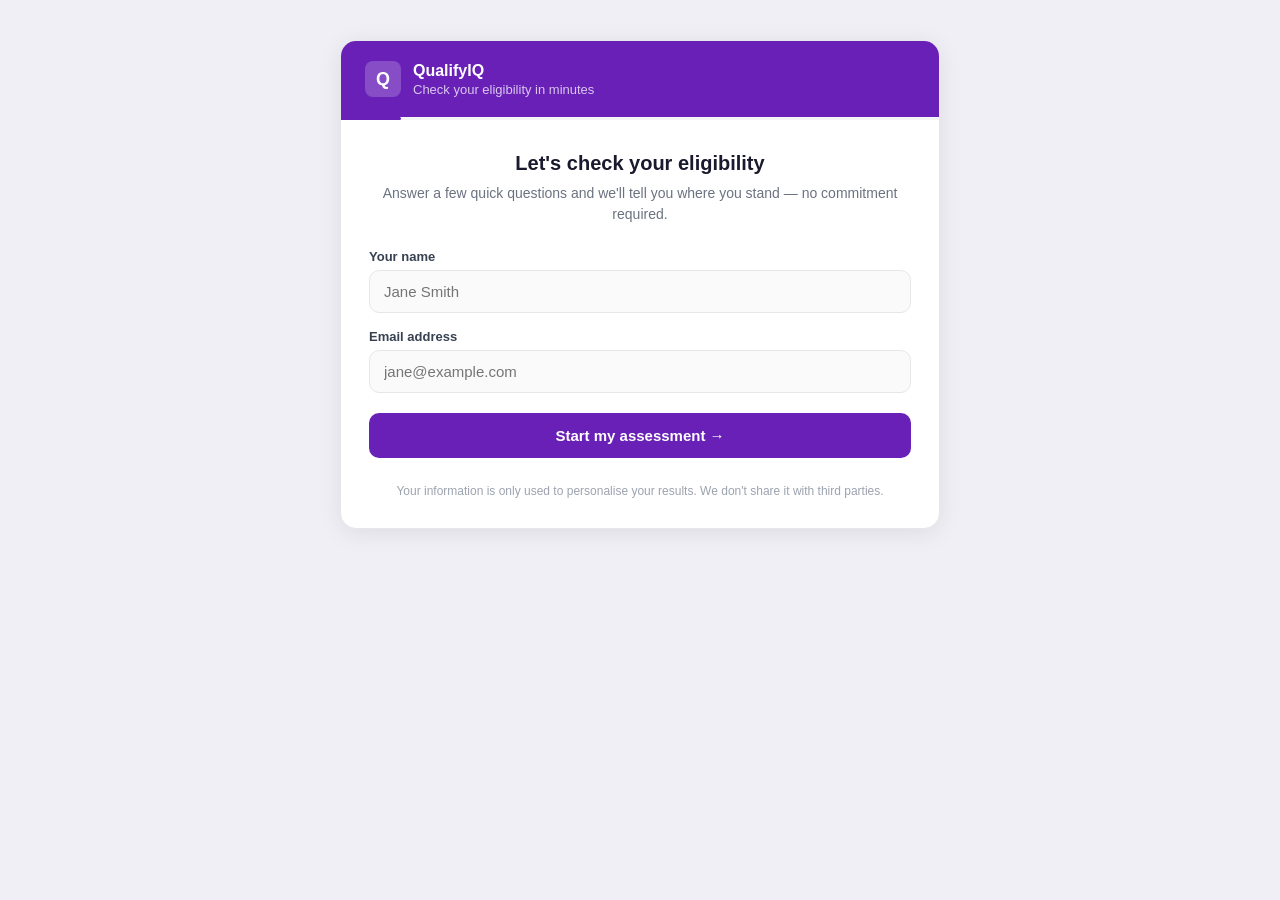
==== widget/index.html @ f3b18bc8 "Add embeddable chat widget Three-layer inline widget (email capture → guided dialog → results) deplo" ====
<!DOCTYPE html>
<html lang="en">
<head>
  <meta charset="UTF-8" />
  <meta name="viewport" content="width=device-width, initial-scale=1.0" />
  <title>QIQ Widget – Demo</title>
  <link rel="stylesheet" href="widget.css" />
  <style>
    /* Demo page wrapper only — not part of the embeddable widget */
    body {
      min-height: 100vh;
      background: #f0eff5;
      display: flex;
      align-items: flex-start;
      justify-content: center;
      padding: 40px 16px;
      font-family: -apple-system, BlinkMacSystemFont, "Segoe UI", Roboto, sans-serif;
    }
  </style>
</head>
<body>

<div data-qiq-widget
     data-api-base="http://localhost:8000"
     data-calendly-url="https://calendly.com/qualifyiq"
     data-pathway="portugal_d7"
     data-company-name="Great Expatations"
     class="qiq-widget">

  <!-- ── Header ── -->
  <div class="qiq-header">
    <div class="qiq-header-logo">Q</div>
    <div class="qiq-header-text">
      <h2>QualifyIQ</h2>
      <p>Check your eligibility in minutes</p>
    </div>
  </div>

  <!-- ── Progress bar ── -->
  <div class="qiq-progress">
    <div class="qiq-progress-bar" style="width: 10%"></div>
  </div>

  <!-- ════════════════════════════════
       LAYER 1 — Email Capture
       ════════════════════════════════ -->
  <div class="qiq-layer qiq-layer-1 active">

    <div class="qiq-intro">
      <h3>Let's check your eligibility</h3>
      <p>Answer a few quick questions and we'll tell you where you stand — no commitment required.</p>
    </div>

    <form class="qiq-form" onsubmit="return false">

      <div class="qiq-field" data-qiq-ref="name-field">
        <label>Your name</label>
        <input
          data-qiq-ref="name"
          type="text"
          placeholder="Jane Smith"
          autocomplete="name"
          spellcheck="false"
        />
        <span class="field-error"></span>
      </div>

      <div class="qiq-field" data-qiq-ref="email-field">
        <label>Email address</label>
        <input
          data-qiq-ref="email"
          type="email"
          placeholder="jane@example.com"
          autocomplete="email"
          spellcheck="false"
        />
        <span class="field-error"></span>
      </div>

      <button data-qiq-ref="submit" class="qiq-btn-primary" type="button">
        Start my assessment &rarr;
      </button>

    </form>

    <p class="qiq-disclaimer">
      Your information is only used to personalise your results.
      We don't share it with third parties.
    </p>

  </div><!-- /layer-1 -->


  <!-- ════════════════════════════════
       LAYER 2 — Guided Dialog
       ════════════════════════════════ -->
  <div class="qiq-layer qiq-layer-2">

    <div class="qiq-chat-messages"></div>

    <div class="qiq-chat-input-row">
      <input
        data-qiq-ref="chat-input"
        class="qiq-chat-input"
        type="text"
        placeholder="Type your answer&hellip;"
        autocomplete="off"
      />
      <button data-qiq-ref="send-btn" class="qiq-chat-send" aria-label="Send">
        <svg width="18" height="18" viewBox="0 0 24 24">
          <path d="M2.01 21L23 12 2.01 3 2 10l15 2-15 2z"/>
        </svg>
      </button>
    </div>

  </div><!-- /layer-2 -->


  <!-- ════════════════════════════════
       LAYER 3 — Results
       ════════════════════════════════ -->
  <div class="qiq-layer qiq-layer-3">

    <!-- Injected by widget.js -->
    <div class="qiq-result-content"></div>

    <!-- Static footer: always shown -->
    <div class="qiq-result-footer">
      <p>If you would like assistance addressing the pending requirements, professional support is available.</p>
      <p>Services may include document review, application preparation, and legal consultation.</p>
      <a data-qiq-ref="call-link" class="qiq-book-consult-link" href="#" target="_blank" rel="noopener">
        Book a consultation with <span class="qiq-company-name">us</span>
      </a>
      <div class="qiq-result-actions">
        <a data-qiq-ref="pdf-btn" class="qiq-btn-dark" href="#" target="_blank" rel="noopener">Download PDF</a>
        <a data-qiq-ref="call-btn" class="qiq-btn-dark" href="#" target="_blank" rel="noopener">Book a Call</a>
      </div>
    </div>

  </div><!-- /layer-3 -->

</div><!-- /qiq-widget -->

<script src="widget.js"></script>
</body>
</html>
---- widget/widget.css ----
/* ── Reset & Base ── */
*, *::before, *::after { box-sizing: border-box; margin: 0; padding: 0; }

.qiq-widget {
  font-family: -apple-system, BlinkMacSystemFont, "Segoe UI", Roboto, sans-serif;
  font-size: 16px;
  color: #1a1a2e;
  background: #fff;
  border: 1px solid #e5e7eb;
  border-radius: 16px;
  width: 100%;
  max-width: 600px;
  margin: 0 auto;
  overflow: hidden;
  box-shadow: 0 4px 24px rgba(0, 0, 0, 0.08);
}

/* ── Header ── */
.qiq-header {
  background: #6920b7;
  padding: 20px 24px;
  display: flex;
  align-items: center;
  gap: 12px;
}

.qiq-header-logo {
  width: 36px;
  height: 36px;
  background: rgba(255,255,255,0.2);
  border-radius: 8px;
  display: flex;
  align-items: center;
  justify-content: center;
  font-weight: 800;
  font-size: 18px;
  color: #fff;
  flex-shrink: 0;
}

.qiq-header-text h2 {
  color: #fff;
  font-size: 16px;
  font-weight: 700;
  line-height: 1.2;
}

.qiq-header-text p {
  color: rgba(255,255,255,0.75);
  font-size: 13px;
  margin-top: 2px;
}

/* ── Layer management ── */
.qiq-layer { display: none; }
.qiq-layer.active { display: flex; flex-direction: column; }

/* ── Layer 1: Email Capture ── */
.qiq-layer-1 {
  padding: 32px 28px 28px;
  gap: 24px;
}

.qiq-intro {
  text-align: center;
}

.qiq-intro h3 {
  font-size: 20px;
  font-weight: 700;
  color: #1a1a2e;
  margin-bottom: 8px;
}

.qiq-intro p {
  font-size: 14px;
  color: #6b7280;
  line-height: 1.5;
}

.qiq-form {
  display: flex;
  flex-direction: column;
  gap: 16px;
}

.qiq-field {
  display: flex;
  flex-direction: column;
  gap: 6px;
}

.qiq-field label {
  font-size: 13px;
  font-weight: 600;
  color: #374151;
}

.qiq-field input {
  width: 100%;
  padding: 12px 14px;
  border: 1.5px solid #e5e7eb;
  border-radius: 10px;
  font-size: 15px;
  color: #1a1a2e;
  background: #fafafa;
  outline: none;
  transition: border-color 0.15s, background 0.15s;
}

.qiq-field input:focus {
  border-color: #6920b7;
  background: #fff;
}

.qiq-field input.error {
  border-color: #ef4444;
}

.qiq-field .field-error {
  font-size: 12px;
  color: #ef4444;
  display: none;
}

.qiq-field.has-error .field-error { display: block; }
.qiq-field.has-error input { border-color: #ef4444; }

.qiq-btn-primary {
  width: 100%;
  padding: 14px;
  background: #6920b7;
  color: #fff;
  border: none;
  border-radius: 10px;
  font-size: 15px;
  font-weight: 600;
  cursor: pointer;
  transition: background 0.15s, transform 0.1s;
  margin-top: 4px;
}

.qiq-btn-primary:hover { background: #5a1a9e; }
.qiq-btn-primary:active { transform: scale(0.99); }
.qiq-btn-primary:disabled { background: #c4b5d9; cursor: not-allowed; }

.qiq-disclaimer {
  font-size: 12px;
  color: #9ca3af;
  text-align: center;
  line-height: 1.5;
}

/* ── Layer 2: Chat Dialog ── */
.qiq-layer-2 {
  height: 520px;
}

.qiq-chat-messages {
  flex: 1;
  overflow-y: auto;
  padding: 20px 20px 8px;
  display: flex;
  flex-direction: column;
  gap: 12px;
  scroll-behavior: smooth;
}

.qiq-chat-messages::-webkit-scrollbar { width: 4px; }
.qiq-chat-messages::-webkit-scrollbar-track { background: transparent; }
.qiq-chat-messages::-webkit-scrollbar-thumb { background: #e5e7eb; border-radius: 4px; }

/* Message bubbles */
.qiq-msg {
  display: flex;
  align-items: flex-start;
  gap: 8px;
  animation: msgIn 0.2s ease-out;
}

@keyframes msgIn {
  from { opacity: 0; transform: translateY(6px); }
  to   { opacity: 1; transform: translateY(0); }
}

.qiq-msg.bot { align-self: flex-start; }
.qiq-msg.user { align-self: flex-end; flex-direction: row-reverse; }

.qiq-msg-avatar {
  width: 28px;
  height: 28px;
  border-radius: 50%;
  background: #6920b7;
  color: #fff;
  font-size: 12px;
  font-weight: 700;
  display: flex;
  align-items: center;
  justify-content: center;
  flex-shrink: 0;
}

/* Content wrapper — holds bubble + optional choice chips */
.qiq-msg-content {
  display: flex;
  flex-direction: column;
  gap: 8px;
  max-width: 82%;
}

.qiq-msg.user .qiq-msg-content { align-items: flex-end; }

.qiq-msg-bubble {
  padding: 10px 14px;
  border-radius: 14px;
  font-size: 14px;
  line-height: 1.5;
}

.qiq-msg.bot .qiq-msg-bubble {
  background: #f3f4f6;
  color: #1a1a2e;
  border-bottom-left-radius: 4px;
}

.qiq-msg.user .qiq-msg-bubble {
  background: #6920b7;
  color: #fff;
  border-bottom-right-radius: 4px;
}

/* ── Choice chips ── */
.qiq-choices {
  display: flex;
  flex-wrap: wrap;
  gap: 7px;
  padding-top: 2px;
}

.qiq-choice-btn {
  padding: 7px 14px;
  background: #fff;
  border: 1.5px solid #6920b7;
  border-radius: 20px;
  color: #6920b7;
  font-size: 13px;
  font-weight: 600;
  font-family: inherit;
  cursor: pointer;
  transition: background 0.12s, color 0.12s, opacity 0.12s;
  white-space: nowrap;
}

.qiq-choice-btn:hover:not(:disabled) {
  background: #6920b7;
  color: #fff;
}

.qiq-choice-btn.selected {
  background: #6920b7;
  color: #fff;
}

.qiq-choice-btn:disabled { opacity: 0.45; cursor: not-allowed; }

.qiq-choice-confirm {
  padding: 7px 16px;
  background: #1a1a2e;
  border: none;
  border-radius: 20px;
  color: #fff;
  font-size: 13px;
  font-weight: 600;
  font-family: inherit;
  cursor: pointer;
  margin-top: 2px;
  transition: background 0.12s;
}

.qiq-choice-confirm:hover:not(:disabled) { background: #2d2d4e; }
.qiq-choice-confirm:disabled { opacity: 0.45; cursor: not-allowed; }

/* Typing indicator */
.qiq-typing .qiq-msg-content .qiq-msg-bubble {
  background: #f3f4f6;
  padding: 12px 16px;
}

.qiq-typing-dots {
  display: flex;
  gap: 4px;
  align-items: center;
}

.qiq-typing-dots span {
  width: 6px;
  height: 6px;
  background: #9ca3af;
  border-radius: 50%;
  animation: typingDot 1.2s infinite ease-in-out;
}

.qiq-typing-dots span:nth-child(2) { animation-delay: 0.2s; }
.qiq-typing-dots span:nth-child(3) { animation-delay: 0.4s; }

@keyframes typingDot {
  0%, 60%, 100% { transform: translateY(0); opacity: 0.4; }
  30%           { transform: translateY(-4px); opacity: 1; }
}

/* Chat input */
.qiq-chat-input-row {
  display: flex;
  align-items: center;
  gap: 10px;
  padding: 14px 16px;
  border-top: 1px solid #f0f0f0;
  background: #fff;
}

.qiq-chat-input {
  flex: 1;
  padding: 10px 14px;
  border: 1.5px solid #e5e7eb;
  border-radius: 24px;
  font-size: 14px;
  outline: none;
  color: #1a1a2e;
  background: #fafafa;
  transition: border-color 0.15s;
  resize: none;
  height: 42px;
  overflow: hidden;
  font-family: inherit;
}

.qiq-chat-input:focus {
  border-color: #6920b7;
  background: #fff;
}

.qiq-chat-send {
  width: 40px;
  height: 40px;
  background: #6920b7;
  border: none;
  border-radius: 50%;
  cursor: pointer;
  display: flex;
  align-items: center;
  justify-content: center;
  flex-shrink: 0;
  transition: background 0.15s;
}

.qiq-chat-send:hover { background: #5a1a9e; }
.qiq-chat-send:disabled { background: #c4b5d9; cursor: not-allowed; }

.qiq-chat-send svg { fill: #fff; }

/* ── Layer 3: Results ── */
.qiq-layer-3 {
  background: #f3f4f6;
  flex-direction: column;
  padding: 0;
  overflow-y: auto;
  max-height: 620px;
  gap: 0;
  align-items: stretch;
}

.qiq-layer-3::-webkit-scrollbar { width: 4px; }
.qiq-layer-3::-webkit-scrollbar-track { background: transparent; }
.qiq-layer-3::-webkit-scrollbar-thumb { background: #d1d5db; border-radius: 4px; }

/* Scrollable content area */
.qiq-result-content {
  display: flex;
  flex-direction: column;
  gap: 14px;
  padding: 18px 16px 4px;
}

/* Eligibility Summary block */
.qiq-summary-block {
  background: #e9eaec;
  border: 1px solid #d1d5db;
  border-radius: 6px;
  padding: 14px 16px;
}

.qiq-summary-block h3 {
  font-size: 14px;
  font-weight: 700;
  color: #1a1a2e;
  margin: 0 0 8px;
}

.qiq-summary-meta {
  display: flex;
  flex-direction: column;
  gap: 2px;
  margin-bottom: 8px;
}

.qiq-summary-meta span {
  font-size: 12px;
  color: #4b5563;
}

.qiq-summary-sentence {
  font-size: 13px;
  color: #374151;
  line-height: 1.5;
  margin: 0;
}

/* Clarifications section */
.qiq-clars-heading {
  font-size: 14px;
  font-weight: 700;
  color: #1a1a2e;
  margin: 4px 0 0;
}

.qiq-clars-list {
  display: flex;
  flex-direction: column;
  gap: 12px;
}

/* Individual clarification card */
.qiq-clar-card {
  background: #fff;
  border: 1px solid #e0e0e0;
  border-left: 3px solid #1a1a2e;
  border-radius: 4px;
  padding: 14px 16px;
  display: flex;
  flex-direction: column;
  gap: 6px;
}

.qiq-clar-title {
  font-size: 14px;
  font-weight: 700;
  color: #1a1a2e;
  margin: 0;
}

.qiq-clar-body {
  font-size: 13px;
  color: #333;
  line-height: 1.55;
  margin: 0;
}

/* Sub-section label ("Police clearance requirements:", "How this is handled:", etc.) */
.qiq-sub-label {
  font-size: 12px;
  color: #6b7280;
  margin: 6px 0 3px;
}

/* Bullet list inside clarifications */
.qiq-clar-list {
  margin: 0 0 2px 18px;
  padding: 0;
}

.qiq-clar-list li {
  font-size: 13px;
  color: #333;
  line-height: 1.45;
  margin-bottom: 3px;
}

/* Key-value pairs (handling, boundary) */
.qiq-kv {
  font-size: 13px;
  color: #333;
  line-height: 1.5;
  margin: 2px 0;
}

.qiq-kv strong { font-weight: 700; }

/* Plain paragraph inside a subsection (no bold label) */
.qiq-sub-para {
  font-size: 13px;
  color: #333;
  line-height: 1.5;
  margin: 2px 0;
}

/* Secondary evidence indent block */
.qiq-evidence-block {
  border-left: 2px solid #e5e7eb;
  padding-left: 12px;
  display: flex;
  flex-direction: column;
  gap: 10px;
  margin-top: 2px;
}

.qiq-ev-label {
  font-size: 13px;
  font-weight: 700;
  color: #1a1a2e;
  margin: 0 0 2px;
}

.qiq-ev-desc {
  font-size: 12px;
  color: #555;
  line-height: 1.45;
  margin: 0 0 3px;
}

.qiq-ev-sublabel {
  font-size: 12px;
  color: #6b7280;
  margin: 4px 0 2px;
}

/* ── Result footer (CTA + buttons) ── */
.qiq-result-footer {
  padding: 16px;
  background: #e9eaec;
  border-top: 1px solid #d1d5db;
  display: flex;
  flex-direction: column;
  gap: 6px;
  margin-top: 14px;
}

.qiq-result-footer p {
  font-size: 13px;
  color: #333;
  line-height: 1.5;
  margin: 0;
}

.qiq-book-consult-link {
  font-size: 13px;
  color: #1a1a2e;
  font-weight: 500;
  text-decoration: none;
  display: inline-block;
  margin-top: 2px;
}

.qiq-book-consult-link:hover { text-decoration: underline; }

.qiq-result-actions {
  display: flex;
  flex-direction: row;
  gap: 10px;
  margin-top: 6px;
}

.qiq-btn-dark {
  padding: 10px 20px;
  background: #1a1a2e;
  color: #fff;
  border: none;
  border-radius: 24px;
  font-size: 14px;
  font-weight: 600;
  font-family: inherit;
  cursor: pointer;
  text-decoration: none;
  display: inline-block;
  text-align: center;
  transition: background 0.15s;
  white-space: nowrap;
}

.qiq-btn-dark:hover { background: #2d2d4e; }

/* ── Progress bar ── */
.qiq-progress {
  height: 3px;
  background: #f3f4f6;
}

.qiq-progress-bar {
  height: 100%;
  background: #6920b7;
  transition: width 0.4s ease;
  border-radius: 0 2px 2px 0;
}

/* ── Mobile ── */
@media (max-width: 480px) {
  .qiq-widget { border-radius: 0; border-left: none; border-right: none; }
  .qiq-layer-1 { padding: 24px 20px 20px; }
  .qiq-layer-2 { height: 480px; }
  .qiq-layer-3 { padding: 24px 20px 28px; }
}
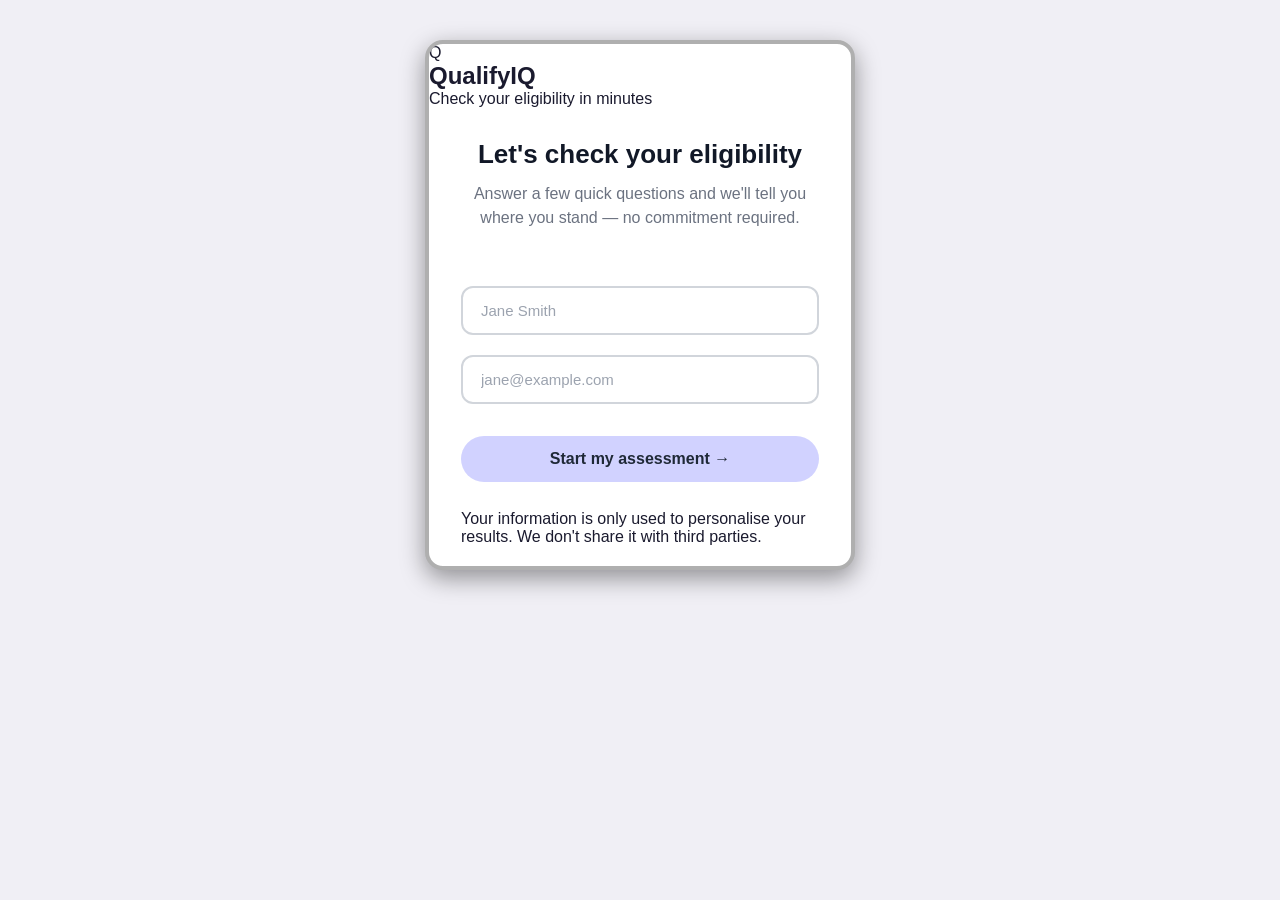
==== commit 25d7c97b: "Rename pathway portugal_d7 to costa-rica-dnv across backend and embeds Co-Authored-By: Claude Sonnet" ====
--- a/widget/index.html
+++ b/widget/index.html
@@ -23,7 +23,7 @@
 <div data-qiq-widget
      data-api-base="http://localhost:8000"
      data-calendly-url="https://calendly.com/qualifyiq"
-     data-pathway="portugal_d7"
+     data-pathway="costa-rica-dnv"
      data-company-name="Great Expatations"
      class="qiq-widget">
 
--- a/widget/widget.css
+++ b/widget/widget.css
@@ -2,120 +2,101 @@
 *, *::before, *::after { box-sizing: border-box; margin: 0; padding: 0; }
 
 .qiq-widget {
-  font-family: -apple-system, BlinkMacSystemFont, "Segoe UI", Roboto, sans-serif;
+  font-family: 'Inter', -apple-system, BlinkMacSystemFont, sans-serif;
   font-size: 16px;
   color: #1a1a2e;
   background: #fff;
-  border: 1px solid #e5e7eb;
-  border-radius: 16px;
-  width: 100%;
-  max-width: 600px;
-  margin: 0 auto;
-  overflow: hidden;
-  box-shadow: 0 4px 24px rgba(0, 0, 0, 0.08);
-}
-
-/* ── Header ── */
-.qiq-header {
-  background: #6920b7;
-  padding: 20px 24px;
-  display: flex;
-  align-items: center;
-  gap: 12px;
-}
-
-.qiq-header-logo {
-  width: 36px;
-  height: 36px;
-  background: rgba(255,255,255,0.2);
-  border-radius: 8px;
-  display: flex;
-  align-items: center;
-  justify-content: center;
-  font-weight: 800;
-  font-size: 18px;
-  color: #fff;
-  flex-shrink: 0;
-}
-
-.qiq-header-text h2 {
-  color: #fff;
-  font-size: 16px;
-  font-weight: 700;
-  line-height: 1.2;
-}
-
-.qiq-header-text p {
-  color: rgba(255,255,255,0.75);
-  font-size: 13px;
-  margin-top: 2px;
+  border: 4px solid var(--qiq-border-color, #afafaf);
+  border-radius: 18px;
+  width: 430px;
+  height: 530px;
+  max-width: 100%;
+  overflow: hidden !important;
+  box-shadow: 0 8px 24px rgba(0, 0, 0, 0.4);
+  position: relative;
+  z-index: 1;
 }
 
 /* ── Layer management ── */
-.qiq-layer { display: none; }
-.qiq-layer.active { display: flex; flex-direction: column; }
+.qiq-layer { display: none !important; }
+.qiq-layer.active { display: flex !important; flex-direction: column; }
 
 /* ── Layer 1: Email Capture ── */
 .qiq-layer-1 {
-  padding: 32px 28px 28px;
-  gap: 24px;
+  height: 100%;
+  display: flex;
+  flex-direction: column;
+  padding: 30px 32px 0 32px;
+  gap: 28px;
 }
 
 .qiq-intro {
+  margin-top: 0;
+  margin-bottom: 28px;
   text-align: center;
 }
 
 .qiq-intro h3 {
-  font-size: 20px;
-  font-weight: 700;
-  color: #1a1a2e;
-  margin-bottom: 8px;
+  font-size: 26px;
+  font-weight: 800;
+  color: #111827;
+  margin-bottom: 10px;
+  line-height: 1.3;
 }
 
 .qiq-intro p {
-  font-size: 14px;
+  font-size: 16px;
   color: #6b7280;
   line-height: 1.5;
 }
 
+.qiq-layer-1-disclaimer {
+  font-size: 16px;
+  line-height: 1.6;
+  color: #6b7280;
+  text-align: center;
+  margin-top: 16px;
+}
+
 .qiq-form {
   display: flex;
   flex-direction: column;
-  gap: 16px;
+  gap: 20px;
 }
 
 .qiq-field {
   display: flex;
   flex-direction: column;
   gap: 6px;
-}
-
-.qiq-field label {
-  font-size: 13px;
-  font-weight: 600;
-  color: #374151;
-}
+  margin-bottom: 0;
+}
+
+.qiq-field label { display: none; }
 
 .qiq-field input {
   width: 100%;
-  padding: 12px 14px;
-  border: 1.5px solid #e5e7eb;
-  border-radius: 10px;
+  padding: 14px 18px;
+  border: 2px solid #d1d5db;
+  border-radius: 12px;
   font-size: 15px;
-  color: #1a1a2e;
-  background: #fafafa;
+  color: #1f2937;
+  background: #ffffff !important;
   outline: none;
-  transition: border-color 0.15s, background 0.15s;
-}
+  transition: all 0.2s;
+  font-family: inherit;
+  position: relative;
+  z-index: 1;
+  pointer-events: auto;
+}
+
+.qiq-field input::placeholder { color: #9ca3af; }
 
 .qiq-field input:focus {
-  border-color: #6920b7;
+  border-color: #d1d2ff;
   background: #fff;
 }
 
-.qiq-field input.error {
-  border-color: #ef4444;
-}
+.qiq-field input.error { border-color: #ef4444; }
 
 .qiq-field .field-error {
   font-size: 12px;
@@ -128,38 +109,153 @@
 
 .qiq-btn-primary {
   width: 100%;
-  padding: 14px;
-  background: #6920b7;
-  color: #fff;
+  padding: 14px 48px;
+  background: var(--qiq-button-color, #d1d2ff);
+  color: #1f2937;
+  border: none !important;
+  border-radius: 100px;
+  font-size: 16px;
+  font-weight: 600;
+  cursor: pointer;
+  transition: all 0.2s;
+  margin-top: 12px;
+  font-family: inherit;
+}
+
+.qiq-btn-primary:hover { background: #c4b5fd; }
+.qiq-btn-primary:active { transform: scale(0.99); }
+.qiq-btn-primary:disabled { opacity: 0.5; cursor: not-allowed; }
+
+/* Trust badge */
+.qiq-badge {
+  display: none;
+}
+
+.qiq-footer-badge {
+  fill: var(--qiq-badge-color, #10b981);
+}
+
+.qiq-footer {
+  background: var(--qiq-footer-bg, #d1d2ff);
+  padding: 16px 0;
+  text-align: center;
+  font-size: 16px;
+  font-weight: 600;
+  color: var(--qiq-footer-text, #1f2937);
+  letter-spacing: 0.05em;
+  margin-top: auto;
+  margin-left: -32px;
+  margin-right: -32px;
+  flex-shrink: 0;
+  border-radius: 0 0 14px 14px;
+}
+
+.qiq-badge-check {
+  width: 18px;
+  height: 18px;
+  background: #4ade80;
+  border-radius: 50%;
+  display: flex;
+  align-items: center;
+  justify-content: center;
+  font-size: 10px;
+  color: #1a1a2e;
+  font-weight: 900;
+  flex-shrink: 0;
+}
+
+/* ── Layer 2: Chat Dialog ── */
+.qiq-layer-2 {
+  height: 100%;
+  overflow: hidden;
+}
+
+/* ── Layer 0: Consultation CTA ── */
+.qiq-layer-0 {
+  display: flex;
+  flex-direction: column;
+  height: 100%;
+}
+
+.qiq-layer-0-content {
+  flex: 1;
+  padding: 32px 24px;
+  overflow-y: auto;
+}
+
+.qiq-layer-0-title {
+  font-size: 24px;
+  font-weight: 800;
+  color: #050505;
+  line-height: 1.2;
+  margin-bottom: 12px;
+}
+
+.qiq-layer-0-subtext {
+  font-size: 14px;
+  line-height: 1.5;
+  color: #6b7280;
+  font-weight: 500;
+  margin-bottom: 24px;
+}
+
+.qiq-layer-0-input {
+  width: 100%;
+  padding: 14px 16px;
+  border: 1.5px solid #d1d5db;
+  border-radius: 10px;
+  font-size: 15px;
+  margin-bottom: 16px;
+  font-family: -apple-system, BlinkMacSystemFont, 'Segoe UI', sans-serif;
+  box-sizing: border-box;
+}
+
+.qiq-layer-0-input::placeholder {
+  color: #9ca3af;
+}
+
+.qiq-layer-0-button {
+  width: 100%;
+  padding: 16px 24px;
+  background: var(--qiq-button-color, #d1d2ff);
+  color: var(--qiq-button-text, #1f2937);
   border: none;
-  border-radius: 10px;
+  border-radius: 24px;
   font-size: 15px;
   font-weight: 600;
   cursor: pointer;
-  transition: background 0.15s, transform 0.1s;
-  margin-top: 4px;
-}
-
-.qiq-btn-primary:hover { background: #5a1a9e; }
-.qiq-btn-primary:active { transform: scale(0.99); }
-.qiq-btn-primary:disabled { background: #c4b5d9; cursor: not-allowed; }
-
-.qiq-disclaimer {
-  font-size: 12px;
-  color: #9ca3af;
+  margin-bottom: 12px;
+  font-family: inherit;
+}
+
+.qiq-layer-0-button:hover {
+  background: #c4b5fd;
+}
+
+.qiq-layer-0-note {
+  font-size: 15px;
+  line-height: 20px;
+  color: #6b7280;
   text-align: center;
-  line-height: 1.5;
-}
-
-/* ── Layer 2: Chat Dialog ── */
-.qiq-layer-2 {
-  height: 520px;
+}
+
+/* Footer has negative margins to escape Layer 1's 32px padding — zero them on L0/L2/L3 */
+.qiq-layer-0 .qiq-footer,
+.qiq-layer-2 .qiq-footer,
+.qiq-layer-3 .qiq-footer {
+  margin-left: 0;
+  margin-right: 0;
+}
+
+.qiq-layer-0 .qiq-footer {
+  background: var(--qiq-footer-bg, #000000);
+  color: var(--qiq-footer-text, #ffffff);
 }
 
 .qiq-chat-messages {
   flex: 1;
   overflow-y: auto;
-  padding: 20px 20px 8px;
+  padding: 20px 20px 40px;
   display: flex;
   flex-direction: column;
   gap: 12px;
@@ -224,8 +320,8 @@
 }
 
 .qiq-msg.user .qiq-msg-bubble {
-  background: #6920b7;
-  color: #fff;
+  background: #000000 !important;
+  color: #ffffff !important;
   border-bottom-right-radius: 4px;
 }
 
@@ -238,30 +334,37 @@
 }
 
 .qiq-choice-btn {
-  padding: 7px 14px;
-  background: #fff;
-  border: 1.5px solid #6920b7;
-  border-radius: 20px;
-  color: #6920b7;
-  font-size: 13px;
-  font-weight: 600;
+  padding: 10px 18px;
+  background: transparent;
+  border: 1.5px solid #80bcf9;
+  border-radius: 999px;
+  color: #80bcf9;
+  font-size: 14px;
+  font-weight: 500;
   font-family: inherit;
   cursor: pointer;
-  transition: background 0.12s, color 0.12s, opacity 0.12s;
+  transition: all 0.2s;
   white-space: nowrap;
 }
 
 .qiq-choice-btn:hover:not(:disabled) {
-  background: #6920b7;
-  color: #fff;
+  background: rgba(128, 188, 249, 0.1);
 }
 
 .qiq-choice-btn.selected {
-  background: #6920b7;
-  color: #fff;
+  background: rgba(128, 188, 249, 0.2);
+  border-color: #80bcf9;
+  color: #80bcf9;
 }
 
 .qiq-choice-btn:disabled { opacity: 0.45; cursor: not-allowed; }
+
+.qiq-choice-btn:disabled.selected {
+  background: transparent;
+  border-color: #80bcf9;
+  color: #80bcf9;
+  opacity: 0.7 !important;
+}
 
 .qiq-choice-confirm {
   padding: 7px 16px;
@@ -321,12 +424,12 @@
 .qiq-chat-input {
   flex: 1;
   padding: 10px 14px;
-  border: 1.5px solid #e5e7eb;
+  border: 1.5px solid #d1d5db;
   border-radius: 24px;
   font-size: 14px;
   outline: none;
   color: #1a1a2e;
-  background: #fafafa;
+  background: #ffffff;
   transition: border-color 0.15s;
   resize: none;
   height: 42px;
@@ -335,14 +438,14 @@
 }
 
 .qiq-chat-input:focus {
-  border-color: #6920b7;
+  border-color: #d1d2ff;
   background: #fff;
 }
 
 .qiq-chat-send {
   width: 40px;
   height: 40px;
-  background: #6920b7;
+  background: #e8e9f9;
   border: none;
   border-radius: 50%;
   cursor: pointer;
@@ -353,32 +456,46 @@
   transition: background 0.15s;
 }
 
-.qiq-chat-send:hover { background: #5a1a9e; }
-.qiq-chat-send:disabled { background: #c4b5d9; cursor: not-allowed; }
+.qiq-chat-send:disabled { background: #e5e7ff; cursor: not-allowed; }
+.qiq-chat-send.active { background: #cacdff; }
 
 .qiq-chat-send svg { fill: #fff; }
 
 /* ── Layer 3: Results ── */
 .qiq-layer-3 {
+  display: flex;
+  flex-direction: column;
+  height: 100%;
+  padding: 0;
   background: #f3f4f6;
-  flex-direction: column;
-  padding: 0;
+  overflow: hidden;
+}
+
+.qiq-result-content {
+  flex: 1;
   overflow-y: auto;
-  max-height: 620px;
-  gap: 0;
-  align-items: stretch;
-}
-
-.qiq-layer-3::-webkit-scrollbar { width: 4px; }
-.qiq-layer-3::-webkit-scrollbar-track { background: transparent; }
-.qiq-layer-3::-webkit-scrollbar-thumb { background: #d1d5db; border-radius: 4px; }
-
-/* Scrollable content area */
-.qiq-result-content {
+  overflow-x: hidden;
+  padding: 32px;
   display: flex;
   flex-direction: column;
   gap: 14px;
-  padding: 18px 16px 4px;
+}
+
+.qiq-result-content::-webkit-scrollbar {
+  width: 8px;
+}
+
+.qiq-result-content::-webkit-scrollbar-track {
+  background: #e5e7eb;
+}
+
+.qiq-result-content::-webkit-scrollbar-thumb {
+  background: #d1d2ff;
+  border-radius: 4px;
+}
+
+.qiq-result-content::-webkit-scrollbar-thumb:hover {
+  background: #c4b5fd;
 }
 
 /* Eligibility Summary block */
@@ -413,6 +530,24 @@
   color: #374151;
   line-height: 1.5;
   margin: 0;
+}
+
+/* Needs-review attorney follow-up banner */
+.qiq-review-banner {
+  background: #f3f4f6;
+  border-left: 3px solid #6b7280;
+  border-radius: 8px;
+  padding: 12px 14px;
+  font-size: 13px;
+  line-height: 1.5;
+  color: #374151;
+}
+
+/* Inline Calendly embed for eligible results */
+.qiq-calendly-inline {
+  min-width: 100%;
+  height: 380px;
+  margin-top: 12px;
 }
 
 /* Clarifications section */
@@ -455,7 +590,7 @@
   margin: 0;
 }
 
-/* Sub-section label ("Police clearance requirements:", "How this is handled:", etc.) */
+/* Sub-section label */
 .qiq-sub-label {
   font-size: 12px;
   color: #6b7280;
@@ -475,7 +610,7 @@
   margin-bottom: 3px;
 }
 
-/* Key-value pairs (handling, boundary) */
+/* Key-value pairs */
 .qiq-kv {
   font-size: 13px;
   color: #333;
@@ -485,7 +620,7 @@
 
 .qiq-kv strong { font-weight: 700; }
 
-/* Plain paragraph inside a subsection (no bold label) */
+/* Plain paragraph inside a subsection */
 .qiq-sub-para {
   font-size: 13px;
   color: #333;
@@ -525,13 +660,15 @@
 
 /* ── Result footer (CTA + buttons) ── */
 .qiq-result-footer {
-  padding: 16px;
+  flex-shrink: 0;
+  padding: 24px;
   background: #e9eaec;
-  border-top: 1px solid #d1d5db;
-  display: flex;
-  flex-direction: column;
+  border-top: 1px solid #e5e7eb;
+  display: flex;
+  flex-direction: column;
+  align-items: center;
+  justify-content: center;
   gap: 6px;
-  margin-top: 14px;
 }
 
 .qiq-result-footer p {
@@ -557,6 +694,8 @@
   flex-direction: row;
   gap: 10px;
   margin-top: 6px;
+  justify-content: center;
+  align-items: center;
 }
 
 .qiq-btn-dark {
@@ -578,23 +717,9 @@
 
 .qiq-btn-dark:hover { background: #2d2d4e; }
 
-/* ── Progress bar ── */
-.qiq-progress {
-  height: 3px;
-  background: #f3f4f6;
-}
-
-.qiq-progress-bar {
-  height: 100%;
-  background: #6920b7;
-  transition: width 0.4s ease;
-  border-radius: 0 2px 2px 0;
-}
-
 /* ── Mobile ── */
 @media (max-width: 480px) {
-  .qiq-widget { border-radius: 0; border-left: none; border-right: none; }
-  .qiq-layer-1 { padding: 24px 20px 20px; }
+  .qiq-widget { border-radius: 0; width: 100%; }
+  .qiq-layer-1 { padding: 32px 24px 28px; }
   .qiq-layer-2 { height: 480px; }
-  .qiq-layer-3 { padding: 24px 20px 28px; }
-}
+}
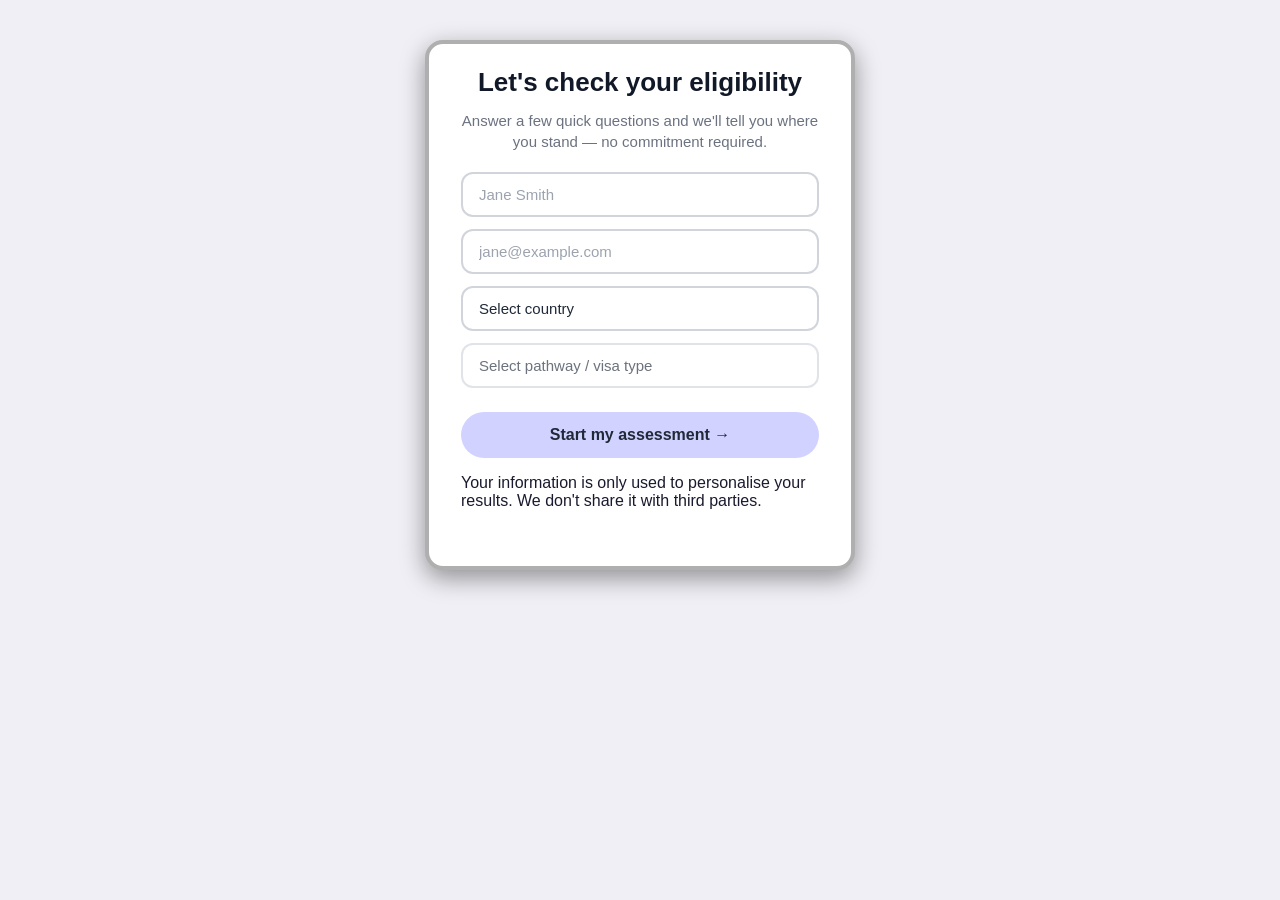
==== commit 7364fb6a: "Add pathway registry and new visa pathways" ====
--- a/widget/index.html
+++ b/widget/index.html
@@ -21,20 +21,10 @@
 <body>
 
 <div data-qiq-widget
-     data-api-base="http://localhost:8000"
+     data-api-base="http://127.0.0.1:8001"
      data-calendly-url="https://calendly.com/qualifyiq"
-     data-pathway="costa-rica-dnv"
      data-company-name="Great Expatations"
      class="qiq-widget">
-
-  <!-- ── Header ── -->
-  <div class="qiq-header">
-    <div class="qiq-header-logo">Q</div>
-    <div class="qiq-header-text">
-      <h2>QualifyIQ</h2>
-      <p>Check your eligibility in minutes</p>
-    </div>
-  </div>
 
   <!-- ── Progress bar ── -->
   <div class="qiq-progress">
--- a/widget/widget.css
+++ b/widget/widget.css
@@ -26,13 +26,13 @@
   height: 100%;
   display: flex;
   flex-direction: column;
-  padding: 30px 32px 0 32px;
-  gap: 28px;
+  padding: 22px 32px 20px 32px;
+  gap: 16px;
 }
 
 .qiq-intro {
   margin-top: 0;
-  margin-bottom: 28px;
+  margin-bottom: 4px;
   text-align: center;
 }
 
@@ -45,9 +45,9 @@
 }
 
 .qiq-intro p {
-  font-size: 16px;
+  font-size: 15px;
   color: #6b7280;
-  line-height: 1.5;
+  line-height: 1.4;
 }
 
 .qiq-layer-1-disclaimer {
@@ -61,7 +61,7 @@
 .qiq-form {
   display: flex;
   flex-direction: column;
-  gap: 20px;
+  gap: 12px;
 }
 
 .qiq-field {
@@ -73,9 +73,10 @@
 
 .qiq-field label { display: none; }
 
-.qiq-field input {
+.qiq-field input,
+.qiq-field select {
   width: 100%;
-  padding: 14px 18px;
+  padding: 12px 16px;
   border: 2px solid #d1d5db;
   border-radius: 12px;
   font-size: 15px;
@@ -89,9 +90,20 @@
   pointer-events: auto;
 }
 
+.qiq-field select {
+  appearance: none;
+  cursor: pointer;
+}
+
+.qiq-field select:disabled {
+  cursor: not-allowed;
+  opacity: 0.65;
+}
+
 .qiq-field input::placeholder { color: #9ca3af; }
 
-.qiq-field input:focus {
+.qiq-field input:focus,
+.qiq-field select:focus {
   border-color: #d1d2ff;
   background: #fff;
 }
@@ -105,7 +117,8 @@
 }
 
 .qiq-field.has-error .field-error { display: block; }
-.qiq-field.has-error input { border-color: #ef4444; }
+.qiq-field.has-error input,
+.qiq-field.has-error select { border-color: #ef4444; }
 
 .qiq-btn-primary {
   width: 100%;
@@ -720,6 +733,6 @@
 /* ── Mobile ── */
 @media (max-width: 480px) {
   .qiq-widget { border-radius: 0; width: 100%; }
-  .qiq-layer-1 { padding: 32px 24px 28px; }
+  .qiq-layer-1 { padding: 22px 24px 20px; }
   .qiq-layer-2 { height: 480px; }
 }
